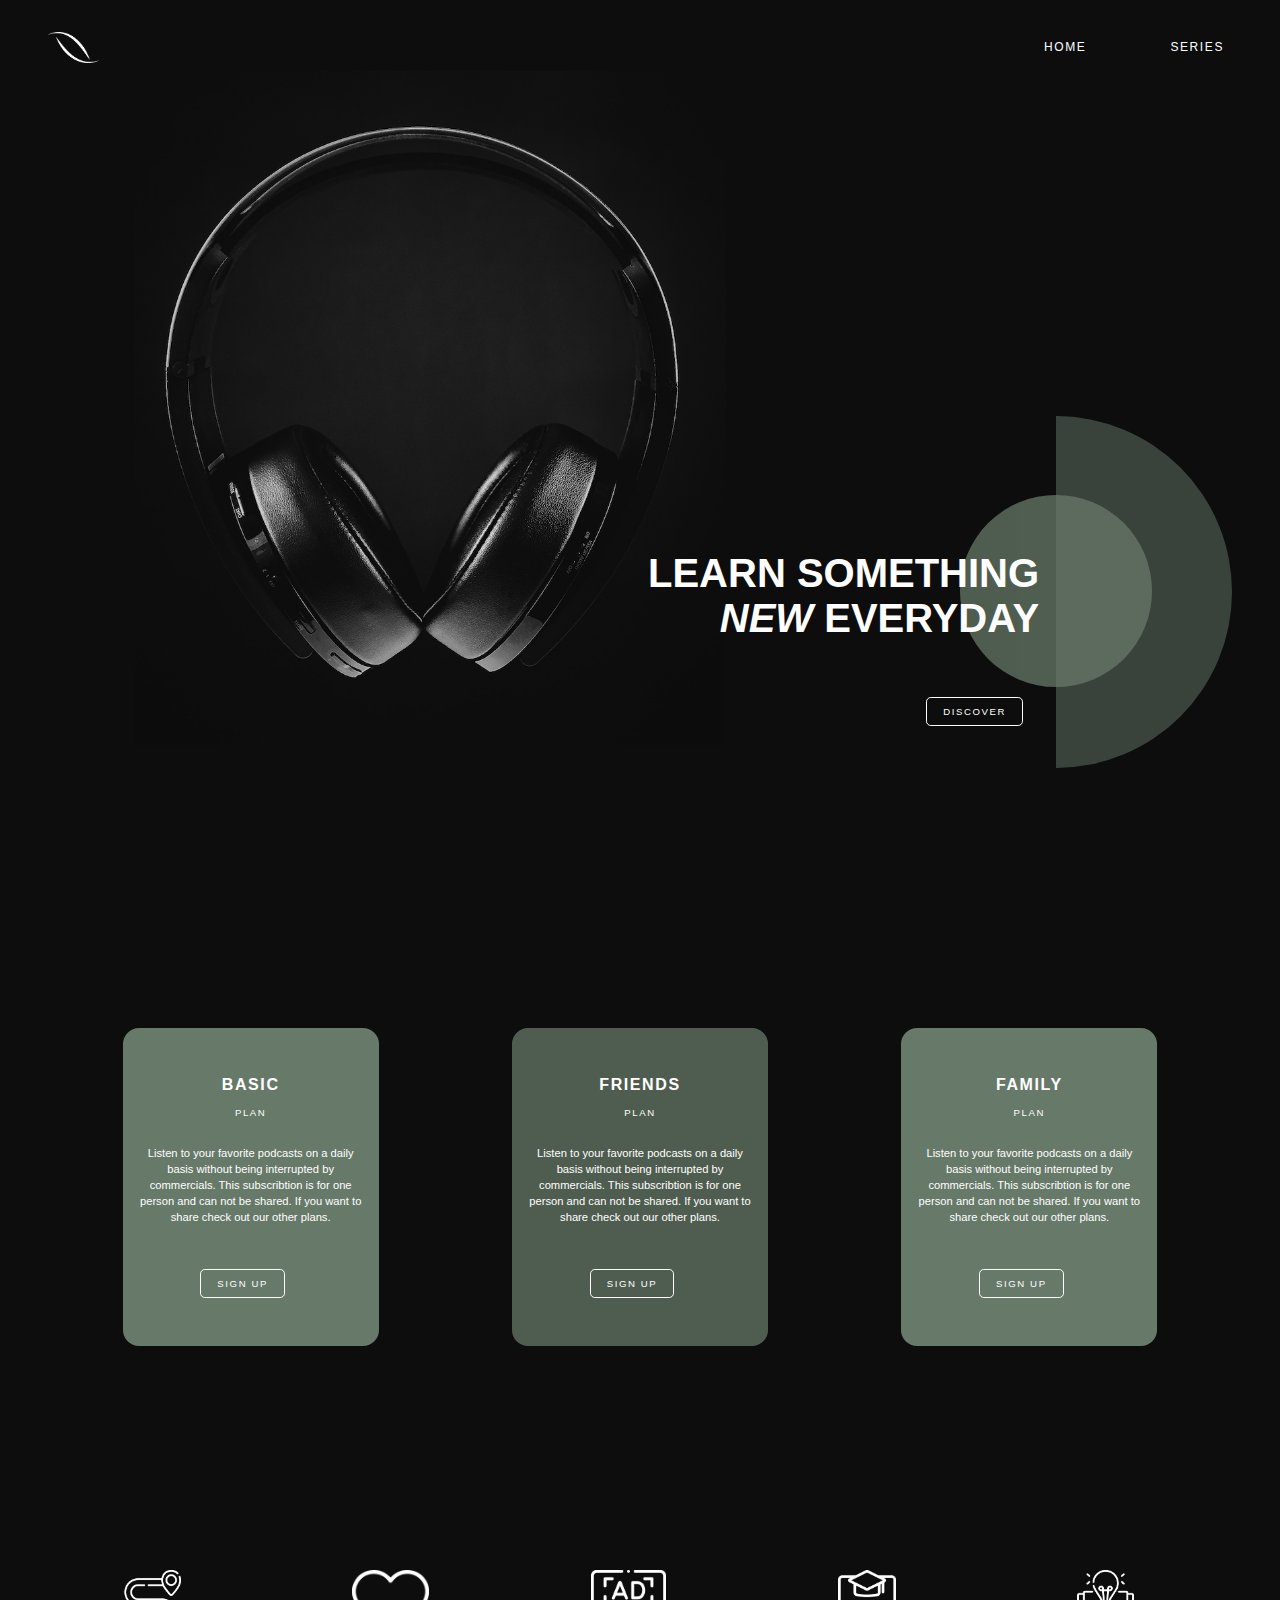
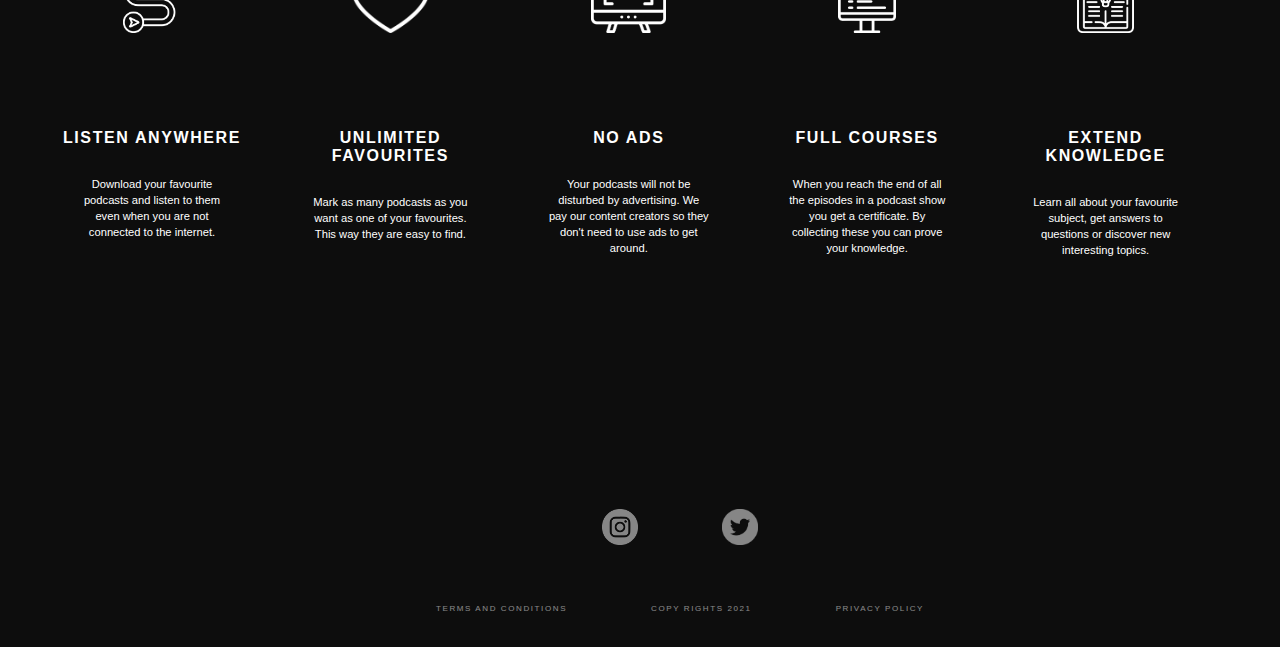
==== index.html @ 0795e1df "final web" ====
<html>
<header>
<link rel="stylesheet" href="index.css">
<nav>
    <ul>
        <li><img src="images/logo.png" alt=""></li>
        <a href="index.html"><li>home</li></a>
        <a href="index2.html"><li>series</li></a>
    </ul>
</nav>
</header>

      <div class="top-page"><img class="headphones" src="images/headphones2.jpg" alt=""></div>
          <div class="element-head">
                <div class="full">
                  <div class="half"></div>
                </div>
                <div class="subtitle">Learn something <br><span>new </span>everyday<br><button>DISCOVER</button></div>
                <div></div>
          </div>

      <main>
        <section class="plan">
          <article>
            <h2>BASIC</h2>
            <h3>plan</h3>
            <p>Listen to your favorite podcasts on a daily basis without being interrupted  by commercials. This subscribtion is for one person and can not be shared. If you want to share check out our other plans.</p>
            <button>SIGN UP</button>
          </article>
          <article>
            <h2>FRIENDS</h2>
            <h3>plan</h3>
            <p>Listen to your favorite podcasts on a daily basis without being interrupted  by commercials. This subscribtion is for one person and can not be shared. If you want to share check out our other plans.</p>
            <button>SIGN UP</button>
          </article>
          <article>
            <h2>FAMILY</h2>
            <h3>plan</h3>
            <p>Listen to your favorite podcasts on a daily basis without being interrupted  by commercials. This subscribtion is for one person and can not be shared. If you want to share check out our other plans.</p>
            <button>SIGN UP</button>
          </article>
        </section>

        <section class="why">
          <article>
            <img src="images/destination.png" alt="">
            <h2>Listen anywhere</h2>
            <p>Download your favourite podcasts and listen to them even when you are not connected to the internet.</p>
          </article>
          <article>
            <img src="images/heart.png" alt="">
            <h2>Unlimited favourites</h2>
            <p>Mark as many podcasts as you want as one of your favourites. This way they are easy to find.</p>
          </article>
          <article>
            <img src="images/advertising.png" alt="">
            <h2>NO ADS</h2>
            <p>Your podcasts will not be disturbed by advertising. We pay our content creators so they don't need to use ads to get around.</p>
          </article>
          <article>
            <img src="images/online-course.png" alt="">
            <div><h2>Full courses</h2>
            <p>When you reach the end of all the episodes in a podcast show you get a certificate. By collecting these you can prove your knowledge.</p></div>
          </article>
          <article>
            <img src="images/learning.png" alt="">
            <h2>Extend knowledge</h2>
            <p>Learn all about your favourite subject, get answers to questions or discover new interesting topics.</p>
          </article>
        </section>


    </main>
    <footer>
      <a href=""><img src="images/instagram.png" alt=""></a>
      <a href=""><img src="images/twitter.png" alt="">
      </a><br>
      <a href="">Terms and conditions</a>
      <a href="">Copy rights 2021</a>
      <a href="">Privacy policy</a>
    </footer>
</html>
---- index.css ----
html {
  background-color: #0D0D0D;
}
main {
  margin-top: 85vh;
}

nav ul {
  text-align: right;
  padding-right: 3rem;
  z-index: 2;
  position: relative;
}
a {
  font-weight: 300;
  display: inline-block;
  text-decoration: none;
  color: white;
  font-family: sans-serif;
  text-transform: uppercase;
  font-size: 0.75rem;
  letter-spacing: 0.1rem;
  padding-left: 5rem;
}
li {
  display: inline-block;
  padding-top: 1rem;
}
nav a:hover {
  text-decoration: underline;
}

li:nth-child(1) {
  display: block;
  text-align: left;
}
li img {
  position: absolute;
  top: 1.5rem;
  max-width: 4vw;
}

li:nth-child(1) {
  position: relative;
}

header {
  position: relative;
}

.circle2 {
  position: absolute;
  background-color: #92AC94;
  border-radius: 50%;
  width: 20vw;
  height: 20vw;
  opacity: 0.5;

}

.half {
  position: absolute;
  height:22rem;
  width:11rem;
  border-radius: 0 22rem 22rem 0;
  background-color: #c1e6c5;
  opacity: 0.5;
  z-index: 3;
  top: -41%;
  left: 50%;
}

.full {
  position: relative;
  background-color: #92AC94;
  border-radius: 50%;
  opacity: 0.5;
  width: 12rem;
  height: 12rem;
  top:18.5rem;
  left: 19.5rem;
}

.top-page {
  position: relative;
}

.headphones {
  max-height: 75vh;
  display: inline-block;
  position: absolute;
  z-index: 1;
  left:10%;
}

.element-head {
  position: relative;
  margin-left: 50vw;
  top: 8rem;
}

.subtitle {
  line-height: 2.8rem;
  font-family: sans-serif;
  font-size: 2.5rem;
  text-transform: uppercase;
  font-weight: 600;
  text-align: right;
  position: absolute;
  z-index: 3;
  color: white;
  top: 22rem;
}

span{
  font-style: italic;
}

div button, main button {
  background-color: #00000000;
  border: 1px solid white;
  color: white;
  padding: 0.5rem 1rem;
  font-family: sans-serif;
  font-size: 0.6rem;
  font-weight: 100;
  letter-spacing: 0.1rem;
  margin-top: 3.5rem;
  margin-right: 1rem;
  border-radius: 0.3rem;
  margin-bottom: 3rem;
}

section {
  text-align: center;
  color: white;
  font-family: sans-serif;
}

.plan {
  display: grid;
  grid-template-columns: 1fr 1fr 1fr;
  justify-items: center;
  margin-top: 20rem;
  margin-left: 3rem;
  margin-right: 3rem;
}

.plan h3 {
  text-transform: uppercase;
  font-size: 0.6rem;
  letter-spacing: 0.1rem;
  font-weight: 100;
}
h2 {
  letter-spacing: 0.1rem;
  margin-top: 3rem;
}

.why {
  display: grid;
  grid-template-columns: 1fr 1fr 1fr 1fr 1fr;
  margin-top: 14rem;
  grid-gap: 1.5rem;
  margin-left: 3rem;
  margin-right: 3rem;
}
.plan article:nth-child(1), .plan article:nth-child(3) {
  background-color: rgba(193, 230, 197, 0.5);
}
.plan article:nth-child(2){
  background-color: rgba(145, 172, 147, 0.507);
}

.plan article {
  border-radius: 1rem;
  max-width: 20vw;
}
section p{
  font-weight: 100;
  font-size: 0.7rem;
  padding: 1rem;
  border-radius: 1rem;
  line-height: 1rem;;
}

section h2 {
  font-weight: 600;
  text-transform: uppercase;
  font-size: 1rem;
}

.why article {
  max-width: 15vw;
}



article img{
  padding-bottom: 3rem;
  max-height: 7vh;
  margin-bottom: 0rem;
}
main button {
  margin-top: 1rem;
}
button:hover {
  background-color: white;
  color: black;
}

footer {
  margin: 2rem;
  margin-top: 14rem;
  text-align: center;
  opacity: 0.5;
}
footer a {
  font-size: 0.5rem;
  display: inline;
}
footer img {
  padding-bottom: 3rem;
  max-width: 3%;
}
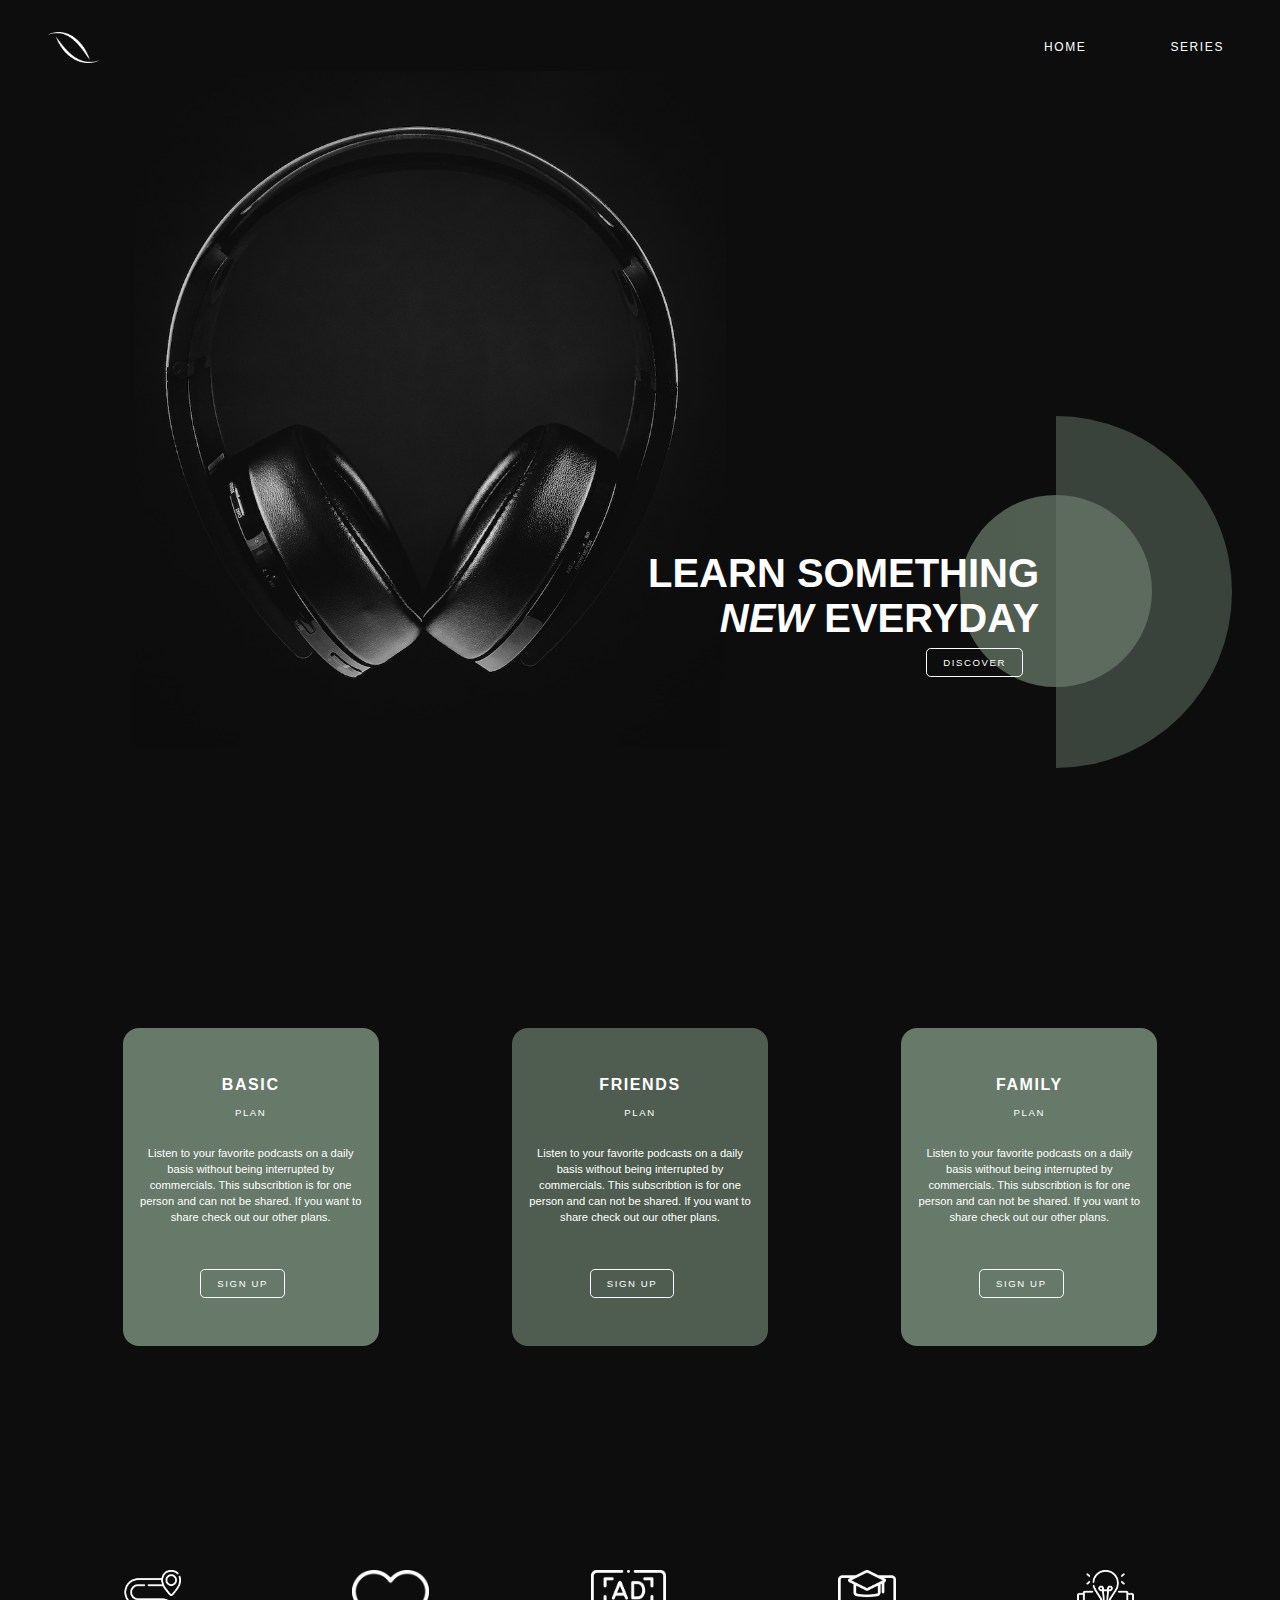
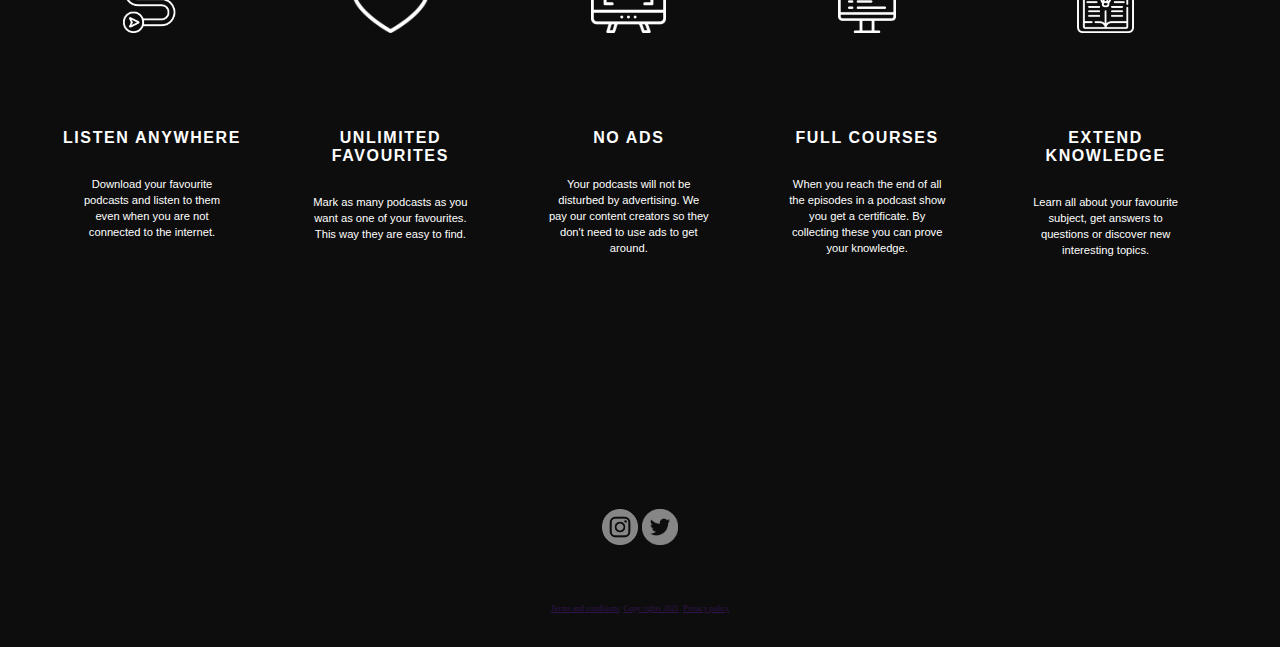
==== commit 065dd612: "button final" ====
--- a/index.html
+++ b/index.html
@@ -15,7 +15,7 @@
                 <div class="full">
                   <div class="half"></div>
                 </div>
-                <div class="subtitle">Learn something <br><span>new </span>everyday<br><button>DISCOVER</button></div>
+                <div class="subtitle">Learn something <br><span>new </span>everyday<br><a class="buttondis" href="index2.html">DISCOVER</a></div>
                 <div></div>
           </div>
 
--- a/index.css
+++ b/index.css
@@ -11,7 +11,7 @@
   z-index: 2;
   position: relative;
 }
-a {
+nav ul a {
   font-weight: 300;
   display: inline-block;
   text-decoration: none;
@@ -26,7 +26,7 @@
   display: inline-block;
   padding-top: 1rem;
 }
-nav a:hover {
+nav ul a:hover {
   text-decoration: underline;
 }
 
@@ -116,7 +116,7 @@
   font-style: italic;
 }
 
-div button, main button {
+div .buttondis, main button {
   background-color: #00000000;
   border: 1px solid white;
   color: white;
@@ -129,6 +129,7 @@
   margin-right: 1rem;
   border-radius: 0.3rem;
   margin-bottom: 3rem;
+  text-decoration: none;
 }
 
 section {
@@ -194,8 +195,6 @@
   max-width: 15vw;
 }
 
-
-
 article img{
   padding-bottom: 3rem;
   max-height: 7vh;
@@ -204,7 +203,7 @@
 main button {
   margin-top: 1rem;
 }
-button:hover {
+button:hover, .buttondis:hover {
   background-color: white;
   color: black;
 }
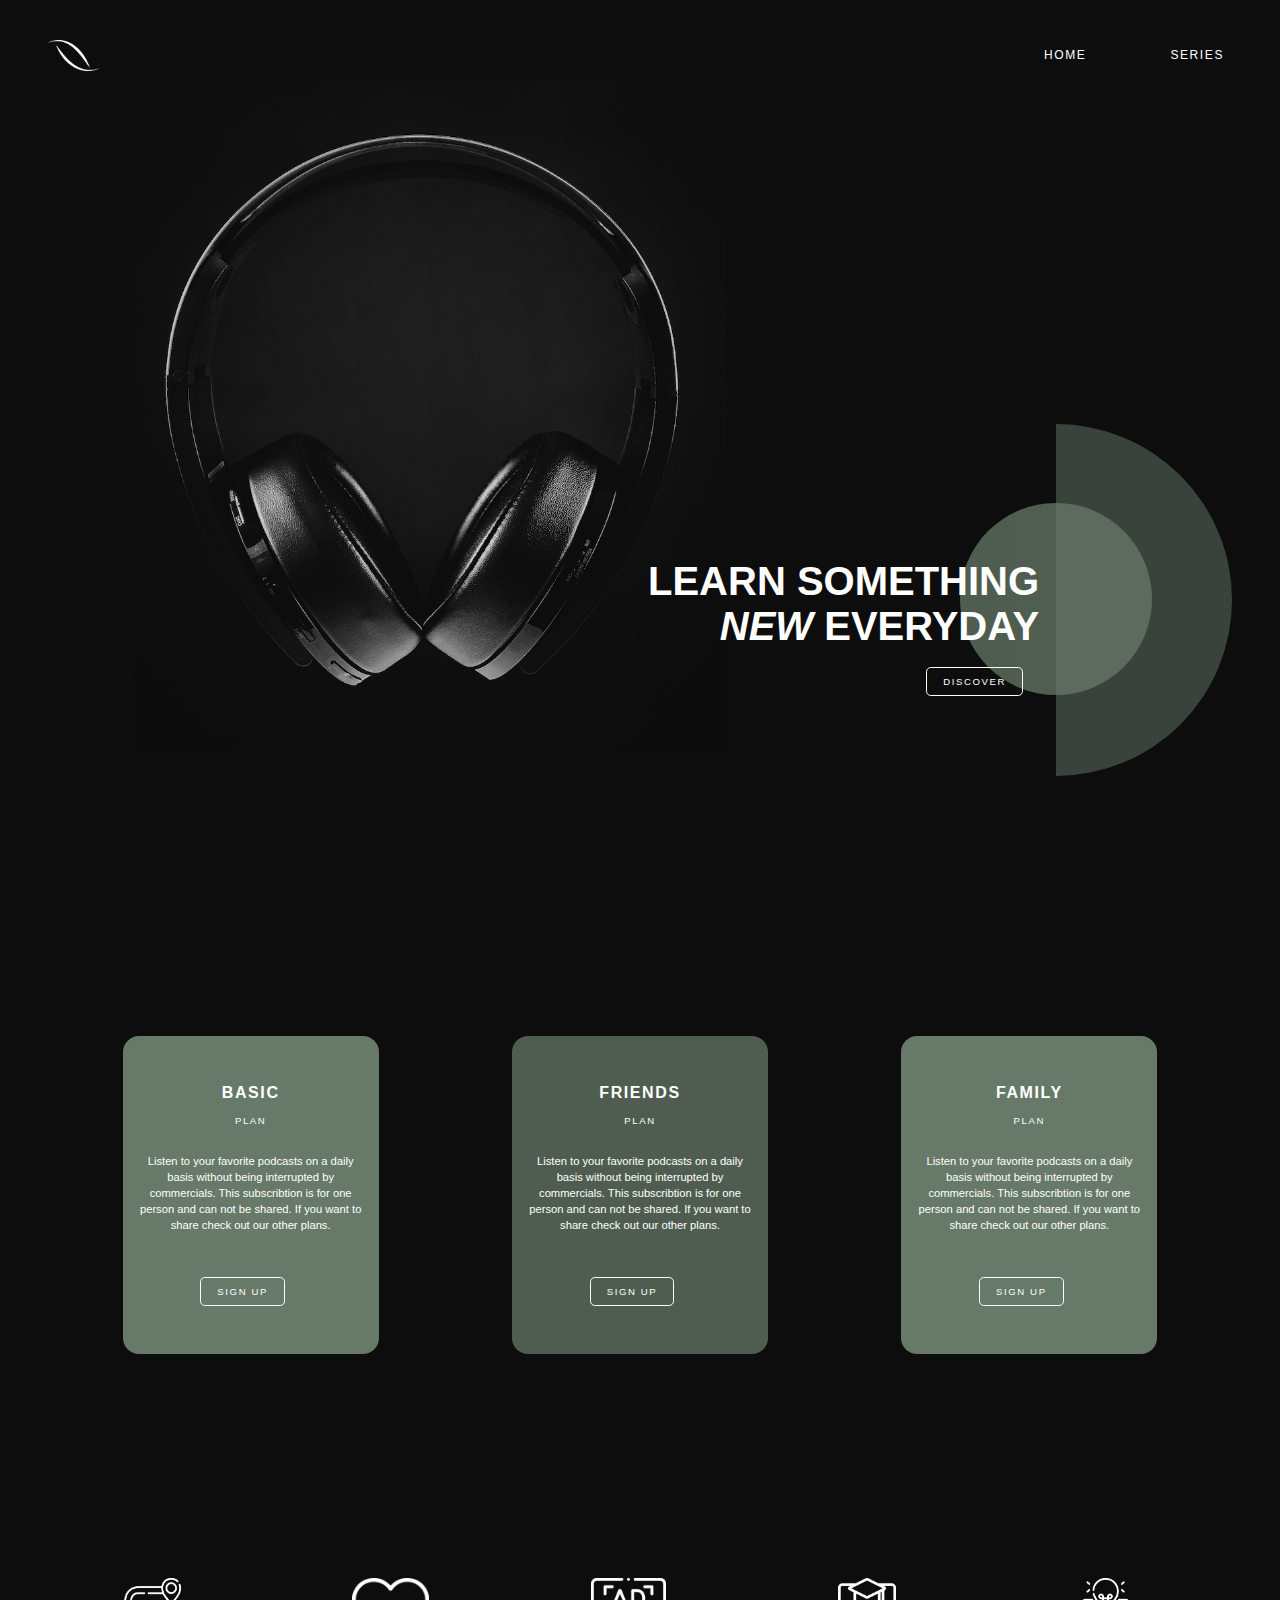
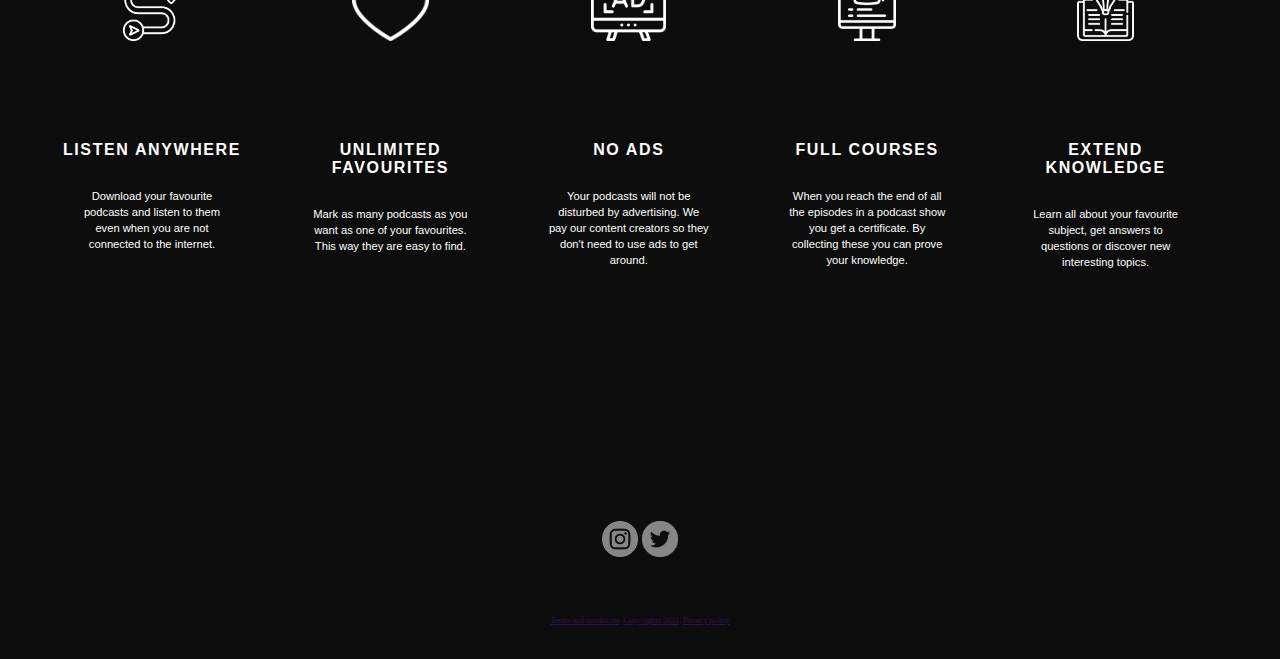
==== commit 08f18a88: "update html" ====
--- a/index.html
+++ b/index.html
@@ -1,6 +1,13 @@
-<html>
+<!DOCTYPE html>
+<html lang="en">
+  <head>
+    <meta charset="UTF-8" />
+    <meta http-equiv="X-UA-Compatible" content="IE=edge" />
+    <meta name="viewport" content="width=device-width, initial-scale=1.0" />
+    <link rel="stylesheet" href="index.css">
+    <title>Streaming Page</title>
+  </head>
 <header>
-<link rel="stylesheet" href="index.css">
 <nav>
     <ul>
         <li><img src="images/logo.png" alt=""></li>
@@ -9,7 +16,6 @@
     </ul>
 </nav>
 </header>
-
       <div class="top-page"><img class="headphones" src="images/headphones2.jpg" alt=""></div>
           <div class="element-head">
                 <div class="full">
@@ -18,7 +24,6 @@
                 <div class="subtitle">Learn something <br><span>new </span>everyday<br><a class="buttondis" href="index2.html">DISCOVER</a></div>
                 <div></div>
           </div>
-
       <main>
         <section class="plan">
           <article>
@@ -40,7 +45,6 @@
             <button>SIGN UP</button>
           </article>
         </section>
-
         <section class="why">
           <article>
             <img src="images/destination.png" alt="">
@@ -68,8 +72,6 @@
             <p>Learn all about your favourite subject, get answers to questions or discover new interesting topics.</p>
           </article>
         </section>
-
-
     </main>
     <footer>
       <a href=""><img src="images/instagram.png" alt=""></a>
--- a/index.css
+++ b/index.css
@@ -116,7 +116,7 @@
   font-style: italic;
 }
 
-div .buttondis, main button {
+.buttondis, main button {
   background-color: #00000000;
   border: 1px solid white;
   color: white;
